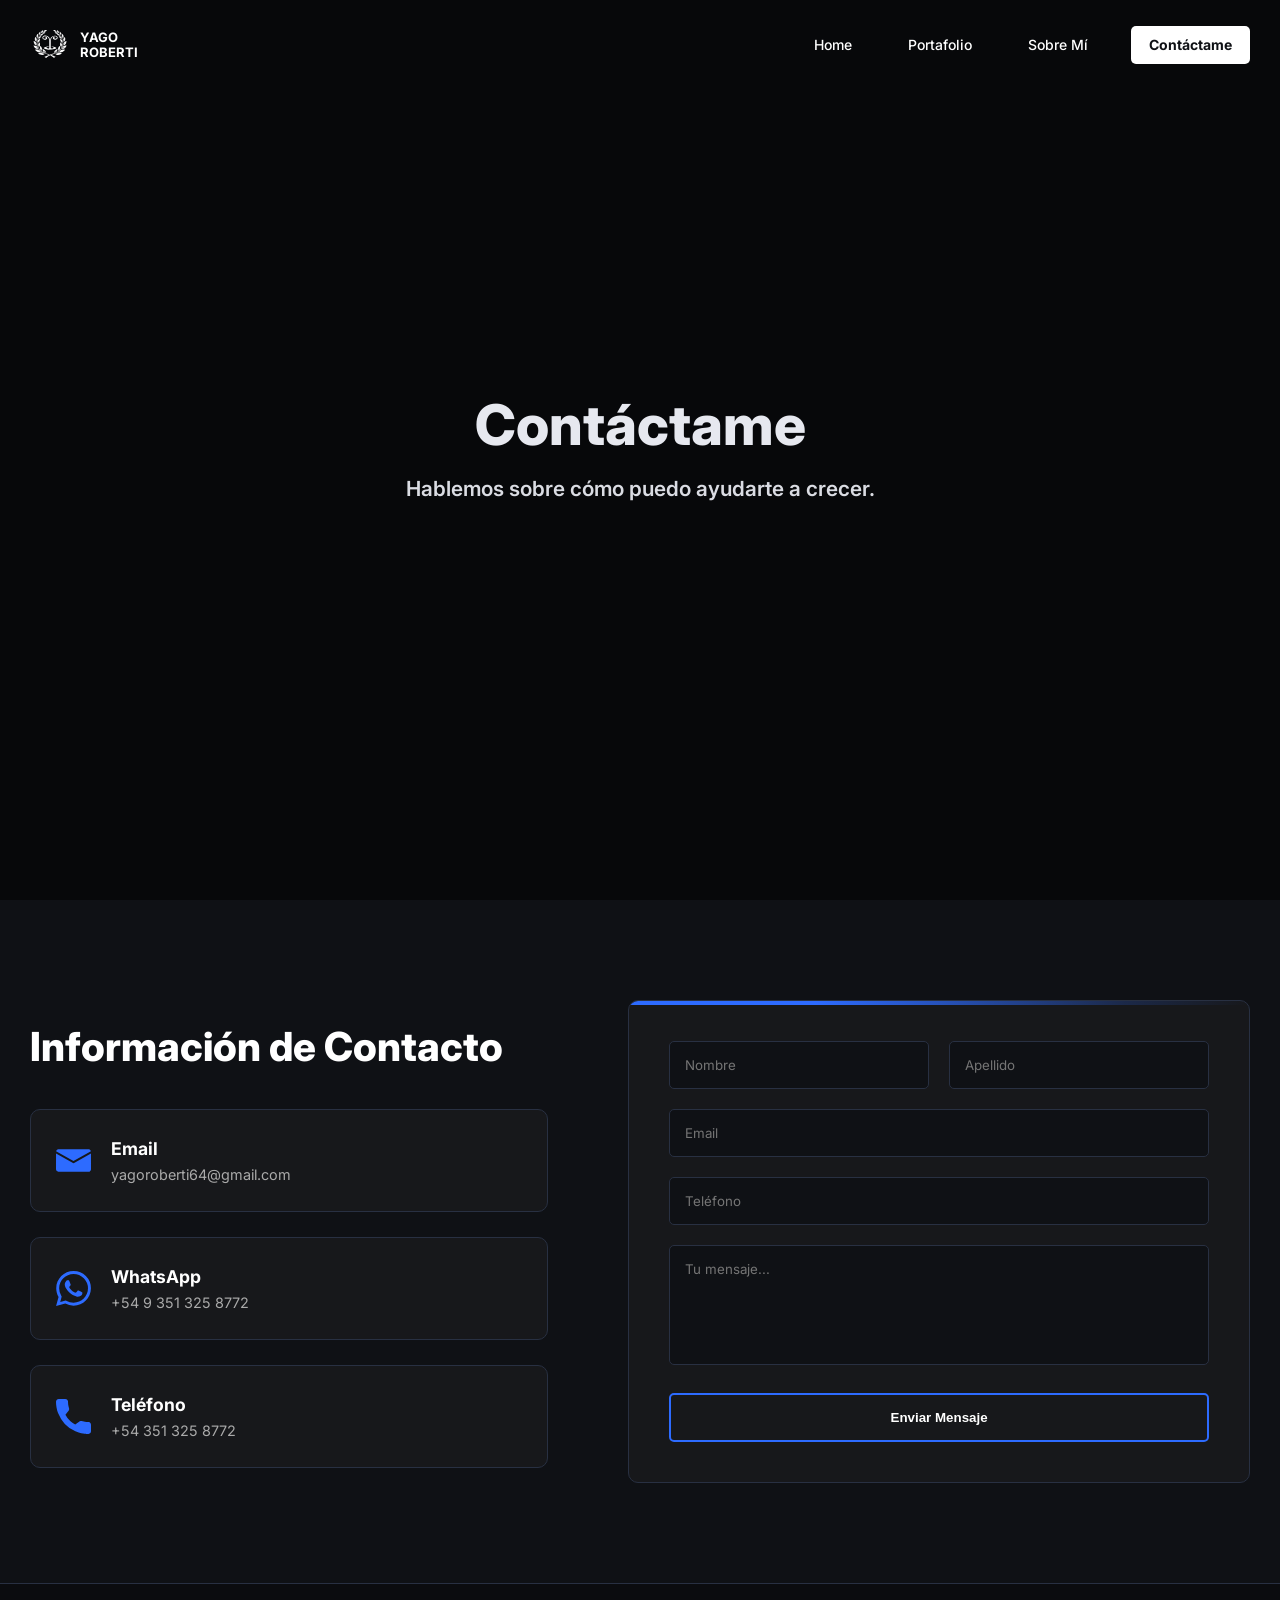
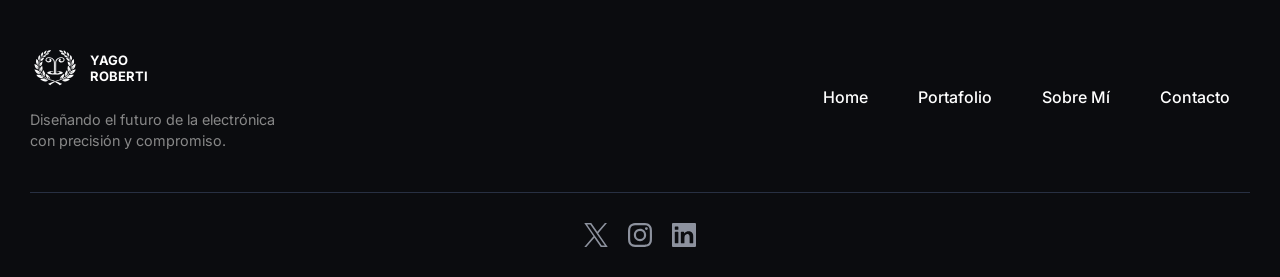
==== contacto.html @ 152c8025 "1V" ====
<!DOCTYPE html>
<html lang="es-AR">
<head>
    <meta charset="utf-8">
    <title>Yago Roberti - Contacto</title>
    <meta name="viewport" content="width=device-width, initial-scale=1">
    <meta name="description" content="Página de contacto de Yago Roberti - Diseñando el futuro de la electrónica con precisión y compromiso">
    
    <!-- Preconexión para fuentes de Google - Optimizado -->
    <link rel="preconnect" href="https://fonts.googleapis.com">
    <link rel="preconnect" href="https://fonts.gstatic.com" crossorigin>
    <link href="https://fonts.googleapis.com/css2?family=Inter:wght@300;400;500;600;700;800&display=swap" rel="stylesheet">
    
    <!-- Hoja de estilos local -->
    <link href="Diseño de pagina/diseño Contacto.css" rel="stylesheet">
    
    <!-- Favicon optimizado -->
    <link href="Imagenes/Logos Personales/Upsilon-32x32.png" rel="icon" type="image/x-icon">
</head>

<body>
<!---------------------------------------------------------------------------
  BARRA DE NAVEGACIÓN
--------------------------------------------------------------------------- -->
<nav class="navegacion" aria-label="Navegación principal">
    <div class="contenedor nav-contenedor">
        <a href="index.html" class="nav-brand">
            <img src="Imagenes/Logos Personales/Upsilon Original.svg" width="40" height="40" alt="Logo Yago Roberti" loading="eager">
            <div class="logo-texto">YAGO<br>ROBERTI</div>
        </a>
        
        <div class="menu-hamburguesa" id="menu-toggle" aria-label="Abrir menú de navegación">
            <span></span>
            <span></span>
            <span></span>
        </div>

        <div class="nav-menu" id="nav-menu" role="navigation" aria-label="Menú principal">
            <a href="index.html" class="nav-link" aria-current="page">Home</a>
            <a href="portafolio.html" class="nav-link">Portafolio</a>
            <a href="sobre mi.html" class="nav-link">Sobre Mí</a>
            <a href="contacto.html" class="boton-contacto-destacado">Contáctame</a>

            <div class="menu-socials" aria-label="Redes sociales">
                <a href="https://x.com/FosterCarton692" aria-label="Perfil en X (Twitter)" target="_blank" rel="noopener noreferrer">
                    <img src="Imagenes/Logos de redes sociales/X.svg" width="24" height="24" alt="Icono X" loading="lazy">
                </a>
                <a href="https://www.instagram.com/yago.roberti/" aria-label="Perfil en Instagram" target="_blank" rel="noopener noreferrer">
                    <img src="Imagenes/Logos de redes sociales/Instagram.svg" width="24" height="24" alt="Icono Instagram" loading="lazy">
                </a>
                <a href="https://www.linkedin.com/feed/" aria-label="Perfil en LinkedIn" target="_blank" rel="noopener noreferrer">
                    <img src="Imagenes/Logos de redes sociales/linkedin.svg" width="24" height="24" alt="Icono LinkedIn" loading="lazy">
                </a>
            </div>
        </div>
    </div>
</nav>

<!---------------------------------------------------------------------------
  SECCIÓN HERO - ENCABEZADO PRINCIPAL
--------------------------------------------------------------------------- -->
<section class="seccion-hero" aria-labelledby="hero-title">
    <div class="overlay-video" aria-hidden="true"></div>
    <div class="hero-contenido">
        <h1 id="hero-title" class="hero-titulo">Contáctame</h1>
        <p class="hero-subtitulo">Hablemos sobre cómo puedo ayudarte a crecer.</p>
    </div>
</section>

<!---------------------------------------------------------------------------
  SECCIÓN PRINCIPAL DE CONTACTO
--------------------------------------------------------------------------- -->
<section class="seccion-contacto" aria-labelledby="contacto-title">
    <div class="contenedor">
        <div class="grid-dos-columnas">
            
<!---------------------------------------------------------------------------
  INFORMACIÓN DE CONTACTO
--------------------------------------------------------------------------- -->
<div class="info-contacto">
    <h2 id="contacto-title" class="titulo-seccion">Información de Contacto</h2>
    <div class="datos-contacto">
        
        <!-- EMAIL - Cuadro completo cliqueable -->
        <a href="mailto:yagoroberti64@gmail.com" class="item-contacto" data-contact-item aria-label="Enviar correo a yagoroberti64@gmail.com">
            <img src="Imagenes/Iconos para la pagina/Carta-Contacto.svg" width="35" height="35" alt="Icono de correo electrónico" loading="lazy">
            <div class="texto-contacto">
                <span class="texto-contacto-grande">Email</span>
                <span class="texto-contacto-chico">yagoroberti64@gmail.com</span>
            </div>
        </a>
        
        <!-- WHATSAPP - Cuadro completo cliqueable -->
        <a href="https://wa.me/5493513258772" class="item-contacto" data-contact-item aria-label="Enviar mensaje por WhatsApp al +54 9 351 325 8772" target="_blank" rel="noopener noreferrer">
            <img src="Imagenes/Iconos para la pagina/Whatsapp-Contacto.svg" width="35" height="35" alt="Icono de WhatsApp" loading="lazy">
            <div class="texto-contacto">
                <span class="texto-contacto-grande">WhatsApp</span>
                <span class="texto-contacto-chico">+54 9 351 325 8772</span>
            </div>
        </a>
        
        <!-- TELÉFONO - Cuadro completo cliqueable -->
        <a href="tel:+543513258772" class="item-contacto" data-contact-item aria-label="Llamar al teléfono +54 351 325 8772">
            <img src="Imagenes/Iconos para la pagina/Telefono-Contacto.svg" width="35" height="35" alt="Icono de teléfono" loading="lazy">
            <div class="texto-contacto">
                <span class="texto-contacto-grande">Teléfono</span>
                <span class="texto-contacto-chico">+54 351 325 8772</span>
            </div>
        </a>
        
    </div>
</div>
            <!---------------------------------------------------------------------------
              FORMULARIO DE CONTACTO
            --------------------------------------------------------------------------- -->
            <div class="formulario-caja" data-form-box>
                <form id="mi-formulario" novalidate>
                    <div class="fila-doble">
                        <input type="text" name="Nombre" placeholder="Nombre" required aria-label="Nombre">
                        <input type="text" name="Apellido" placeholder="Apellido" required aria-label="Apellido">
                    </div>
                    <input type="email" name="Email" placeholder="Email" required aria-label="Correo electrónico">
                    <input type="tel" name="Telefono" placeholder="Teléfono" required aria-label="Número de teléfono">
                    <textarea name="Mensaje" placeholder="Tu mensaje..." required aria-label="Mensaje"></textarea>
                    <button type="submit" class="boton-enviar" id="btn-submit">Enviar Mensaje</button>
                    <div id="estado-formulario" role="alert" aria-live="polite"></div>
                </form>
            </div>
            
        </div>
    </div>
</section>

<!---------------------------------------------------------------------------
  PIE DE PÁGINA - FOOTER
--------------------------------------------------------------------------- -->
<footer class="pie-pagina" aria-label="Pie de página">
    <div class="contenedor">
        <div class="footer-top">
            <div class="footer-info">
                <div class="nav-brand">
                    <img src="Imagenes/Logos Personales/Upsilon Original.svg" width="50" height="50" alt="Logo Yago Roberti" loading="lazy">
                    <div class="logo-texto">YAGO<br>ROBERTI</div>
                </div>
                <div class="eslogan">
                    Diseñando el futuro de la electrónica con precisión y compromiso.
                </div>
            </div>

            <nav class="footer-nav" aria-label="Enlaces de pie de página">
                <a href="index.html" class="link-pie">Home</a>
                <a href="portafolio.html" class="link-pie">Portafolio</a>
                <a href="sobre mi.html" class="link-pie">Sobre Mí</a>
                <a href="contacto.html" class="link-pie">Contacto</a>
            </nav>
        </div>

        <div class="footer-divider" aria-hidden="true"></div>

        <div class="footer-bottom">
            <a href="https://x.com/FosterCarton692" aria-label="Perfil en X (Twitter)" target="_blank" rel="noopener noreferrer">
                <img src="Imagenes/Logos de redes sociales/X.svg" class="icono-red" width="24" height="24" alt="Icono X" loading="lazy">
            </a>
            <a href="https://www.instagram.com/yago.roberti/" aria-label="Perfil en Instagram" target="_blank" rel="noopener noreferrer">
                <img src="Imagenes/Logos de redes sociales/Instagram.svg" class="icono-red" width="24" height="24" alt="Icono Instagram" loading="lazy">
            </a>
            <a href="https://www.linkedin.com/feed/" aria-label="Perfil en LinkedIn" target="_blank" rel="noopener noreferrer">
                <img src="Imagenes/Logos de redes sociales/linkedin.svg" class="icono-red" width="24" height="24" alt="Icono LinkedIn" loading="lazy">
            </a>
        </div>
    </div>
</footer>

<!---------------------------------------------------------------------------
  SCRIPTS DE FUNCIONALIDAD - OPTIMIZADO
--------------------------------------------------------------------------- -->
<script>
// 1. Manejo del menú hamburguesa
const menuToggle = document.getElementById('menu-toggle');
const navMenu = document.getElementById('nav-menu');
if(menuToggle) {
    menuToggle.addEventListener('click', () => {
        navMenu.classList.toggle('activo');
        menuToggle.classList.toggle('abierto');
        document.body.classList.toggle('no-scroll');
    });
}

// 2. Cuadro de texto que crece automáticamente
const tx = document.querySelector('textarea[name="Mensaje"]');
if(tx) {
    tx.addEventListener('input', function() {
        this.style.height = 'auto';
        this.style.height = (this.scrollHeight) + 'px';
    });
}

// 3. Envío del formulario asíncrono
const form = document.getElementById('mi-formulario');
if(form) {
    form.addEventListener('submit', async (e) => {
        e.preventDefault();
        
        const btn = document.getElementById('btn-submit');
        const estado = document.getElementById('estado-formulario');
        
        if(!form.checkValidity()) {
            form.reportValidity();
            return;
        }
        
        estado.style.display = 'none';
        estado.textContent = '';
        btn.innerHTML = 'Enviando...';
        btn.classList.add('cargando');
        btn.disabled = true;
        
        const formData = new FormData(form);
        
        try {
            const response = await fetch('https://formspree.io/f/mrebnyaj', {
                method: 'POST',
                body: formData,
                headers: { 'Accept': 'application/json' }
            });
            
            const data = await response.json();
            
            if (response.ok && data.ok) {
                estado.innerHTML = '¡Mensaje enviado! Te responderé pronto.';
                estado.style.color = "#4CAF50";
                estado.style.display = "block";
                form.reset();
                
                if(tx) tx.style.height = 'auto';
            } else {
                throw new Error(data.error || 'Error en el servidor');
            }
        } catch (err) {
            estado.innerHTML = 'Error al enviar. Por favor, inténtalo de nuevo.';
            estado.style.color = "#ff4444";
            estado.style.display = "block";
        } finally {
            btn.classList.remove('cargando');
            btn.innerHTML = 'Enviar Mensaje';
            btn.disabled = false;
        }
    });
}

// 4. Detectar scroll para activar animaciones
if ('IntersectionObserver' in window) {
    const observer = new IntersectionObserver((entries) => {
        entries.forEach(entry => {
            if (entry.isIntersecting) {
                entry.target.classList.add('animar-linea');
            }
        });
    }, { threshold: 0.2 });
    
    const formBox = document.querySelector('[data-form-box]');
    if (formBox) observer.observe(formBox);
}
</script>
</body>
</html>
---- Diseño de pagina/diseño Contacto.css ----
/* =================================================================
   CONFIGURACIÓN BASE - Optimizada
   ================================================================= */
:root {
    --fuente-principal: 'Inter', sans-serif;
    --color-negro: #0f1115;
    --color-blanco: #fff;
    --color-gris-claro: #e6e8ef;
    --color-boton: #2d6bff;
    --ancho-maximo: 1260px;
}

* {
    box-sizing: border-box;
    margin: 0;
    padding: 0;
}

body {
    font-family: var(--fuente-principal);
    background: var(--color-negro);
    color: var(--color-gris-claro);
    line-height: 1.6;
    overflow-x: hidden;
}

img {
    max-width: 100%;
    border: 0;
    display: block;
    height: auto;
}

a {
    text-decoration: none;
    color: inherit;
    transition: color 0.3s ease;
}

.contenedor {
    width: 100%;
    max-width: var(--ancho-maximo);
    margin: 0 auto;
    padding: 0 20px;
}

/* =================================================================
   BARRA DE NAVEGACIÓN - Optimizada
   ================================================================= */
.navegacion {
    position: absolute;
    width: 100%;
    z-index: 1000;
    padding: 25px 0;
    background: transparent;
}

.nav-contenedor,
.nav-brand {
    display: flex;
    align-items: center;
}

.nav-contenedor {
    justify-content: space-between;
}

.nav-brand {
    gap: 10px;
    z-index: 2000;
}

.logo-texto {
    color: var(--color-blanco);
    font-weight: 700;
    line-height: 1.2;
    text-transform: uppercase;
    font-size: 13px;
}

.nav-menu {
    display: flex;
    align-items: center;
    gap: 30px;
}

.nav-link {
    color: var(--color-blanco);
    font-weight: 500;
    padding: 8px 12px;
    border: 1px solid transparent;
    border-radius: 5px;
    font-size: 14px;
}

.nav-link:hover {
    border-color: #fff;
    background: rgba(255, 255, 255, .1);
}

.boton-contacto-destacado {
    background: var(--color-blanco);
    color: var(--color-negro);
    padding: 8px 18px;
    border-radius: 5px;
    font-weight: 700;
    font-size: 14px;
}

.boton-contacto-destacado:hover {
    background: var(--color-gris-claro);
}

.menu-socials {
    display: none;
}

/* =================================================================
   MENÚ HAMBURGUESA
   ================================================================= */
.menu-hamburguesa {
    display: none;
    flex-direction: column;
    gap: 5px;
    cursor: pointer;
    z-index: 3000;
    padding: 5px;
    background: none;
    border: none;
    outline: none;
}

.menu-hamburguesa span {
    display: block;
    width: 25px;
    height: 2px;
    background: var(--color-blanco);
    transition: .3s ease;
}

.menu-hamburguesa.abierto span:nth-child(1) {
    transform: rotate(45deg) translate(5px,5px);
}

.menu-hamburguesa.abierto span:nth-child(2) {
    opacity: 0;
}

.menu-hamburguesa.abierto span:nth-child(3) {
    transform: rotate(-45deg) translate(5px,-5px);
}

/* =================================================================
   SECCIÓN HERO - Optimizada
   ================================================================= */
.seccion-hero {
    position: relative;
    height: 100vh;
    min-height: 600px;
    display: flex;
    align-items: center;
    justify-content: center;
    text-align: center;
}

.overlay-video {
    position: absolute;
    top: 0;
    left: 0;
    width: 100%;
    height: 100%;
    background: rgba(0, 0, 0, .5);
    z-index: 1;
}

.hero-contenido {
    position: relative;
    z-index: 2;
    max-width: 800px;
    padding: 20px;
}

.hero-titulo {
    font-size: clamp(2rem, 5vw, 3.5rem);
    font-weight: 800;
    margin-bottom: 15px;
    line-height: 1.1;
}

.hero-subtitulo {
    font-size: clamp(1rem, 2vw, 1.3rem);
    font-weight: 600;
    opacity: .95;
}

/* =================================================================
   SECCIÓN CONTACTO - Optimizada
   ================================================================= */
.seccion-contacto {
    padding: 100px 0;
    position: relative;
}

.grid-dos-columnas {
    display: grid;
    grid-template-columns: 1fr 1.2fr;
    gap: 80px;
    align-items: center;
}

.titulo-seccion {
    font-size: clamp(1.8rem, 4vw, 2.5rem);
    color: #fff;
    margin-bottom: 30px;
    font-weight: 800;
}

/* --- DATOS DE CONTACTO - Optimizado --- */
.datos-contacto {
    display: flex;
    flex-direction: column;
    gap: 25px;
}

.item-contacto {
    display: flex;
    align-items: center;
    gap: 20px;
    background: #17181b;
    padding: 25px;
    border-radius: 10px;
    border: 1px solid #283042;
    transition: all 0.3s ease;
    text-decoration: none;
}

.item-contacto img {
    width: 35px;
    height: 35px;
    transition: transform 0.3s ease;
}

.texto-contacto {
    display: flex;
    flex-direction: column;
}

.texto-contacto-grande {
    font-weight: 700;
    color: #fff;
    font-size: 1.1rem;
}

.texto-contacto-chico {
    color: #aaa;
    font-size: 0.9rem;
}

/* --- ANIMACIONES DE CONTACTO - Optimizadas --- */
.item-contacto:hover {
    border-color: var(--color-boton);
    transform: translateY(-2px);
}

.item-contacto:hover img {
    transform: scale(1.1);
}

/* --- FORMULARIO - Optimizado --- */
.formulario-caja {
    background: #17181b;
    padding: 40px;
    border-radius: 10px;
    border: 1px solid #283042;
    position: relative;
    overflow: hidden;
}

/* Línea superior con degradado */
.formulario-caja::before {
    content: '';
    position: absolute;
    top: 0;
    left: 0;
    width: 100%;
    height: 4px;
    background: linear-gradient(
        90deg,
        var(--color-boton) 0%,
        var(--color-boton) 30%,
        rgba(45, 107, 255, 0.7) 50%,
        rgba(45, 107, 255, 0.2) 80%,
        transparent 100%
    );
    transform: translateX(-100%);
    transition: transform 1.8s cubic-bezier(0.16, 1, 0.3, 1);
    z-index: 5;
}

/* Clase para activar la animación */
.formulario-caja.animar-linea::before {
    transform: translateX(0%);
}

.fila-doble {
    display: grid;
    grid-template-columns: 1fr 1fr;
    gap: 20px;
}

/* =================================================================
   FORMULARIO - Optimizado
   ================================================================= */
input,
textarea {
    width: 100%;
    padding: 15px;
    background: #0f1115;
    border: 1px solid #283042;
    color: #fff;
    border-radius: 5px;
    margin-bottom: 20px;
    font-family: inherit;
    transition: border-color 0.3s;
}

input:focus,
textarea:focus {
    outline: none;
    border-color: var(--color-boton);
}

textarea {
    resize: none;
    overflow-y: hidden;
    min-height: 120px;
}

/* --- BOTÓN DE ENVIAR - Optimizado --- */
.boton-enviar {
    background: transparent;
    color: #fff;
    border: 2px solid var(--color-boton);
    padding: 15px;
    width: 100%;
    cursor: pointer;
    font-weight: 700;
    border-radius: 5px;
    position: relative;
    overflow: hidden;
    z-index: 1;
    transition: border-color 0.3s;
}

.boton-enviar:hover {
    border-color: #4d8aff;
}

.boton-enviar::before {
    content: '';
    position: absolute;
    top: 0;
    left: 0;
    width: 0;
    height: 100%;
    background: var(--color-boton);
    z-index: -1;
    transition: width 2s ease-in-out;
}

.boton-enviar.cargando::before {
    width: 100%;
}

#estado-formulario {
    display: none;
    margin-top: 10px;
    text-align: center;
    font-weight: 600;
}

/* =================================================================
   PIE DE PÁGINA - Optimizado
   ================================================================= */
.pie-pagina {
    background: #0b0c0f;
    padding: 60px 0 30px;
    border-top: 1px solid #283042;
}

.footer-top {
    display: flex;
    justify-content: space-between;
    align-items: center;
    padding-bottom: 40px;
}

.footer-info {
    display: flex;
    flex-direction: column;
    gap: 15px;
}

.eslogan {
    color: #888;
    font-size: .9rem;
    max-width: 250px;
    line-height: 1.5;
}

.footer-nav {
    display: flex;
    gap: 50px;
    padding-right: 20px;
}

.link-pie {
    color: #fff;
    font-weight: 500;
    position: relative;
    padding: 5px 0;
}

.link-pie::after {
    content: '';
    position: absolute;
    width: 100%;
    height: 1px;
    bottom: 0;
    left: 0;
    background: #fff;
    transform: scaleX(0);
    transition: transform 0.3s;
}

.link-pie:hover::after {
    transform: scaleX(1);
}

.footer-divider {
    height: 1px;
    background: #283042;
    width: 100%;
    margin-bottom: 30px;
}

.footer-bottom {
    display: flex;
    justify-content: center;
    gap: 20px;
}

.icono-red {
    width: 24px;
    height: 24px;
    opacity: .8;
    transition: opacity 0.3s;
}

.icono-red:hover {
    opacity: 1;
}
/* =========================================
   SCROLLBAR
   ========================================= */

/* Custom Scrollbar */
::-webkit-scrollbar { width: 12px; }
::-webkit-scrollbar-track {
    background: #0F1115;
    border-left: 1px solid rgba(230, 232, 239, 0.04);
}
::-webkit-scrollbar-thumb {
    background: linear-gradient(
        to bottom,
        transparent 0%,
        rgba(45, 107, 255, 0.08) 5%,
        #17181B 5%,
        #17181B 95%,
        rgba(45, 107, 255, 0.08) 95%,
        transparent 100%
    );
    border: 3px solid #0F1115;
    border-radius: 0;
    box-shadow: inset 0 0 0 1px rgba(45, 107, 255, 0.12);
    transition: all 0.3s cubic-bezier(0.4, 0, 0.2, 1);
}
::-webkit-scrollbar-thumb:hover {
    background: linear-gradient(
        to bottom,
        transparent 0%,
        rgba(45, 107, 255, 0.2) 3%,
        rgba(23, 24, 27, 0.95) 3%,
        rgba(23, 24, 27, 0.95) 97%,
        rgba(45, 107, 255, 0.2) 97%,
        transparent 100%
    );
    box-shadow:
        inset 0 0 0 1px rgba(45, 107, 255, 0.35),
        0 0 6px rgba(45, 107, 255, 0.15);
}
::-webkit-scrollbar-thumb:active {
    background: linear-gradient(
        to bottom,
        transparent 0%,
        rgba(45, 107, 255, 0.35) 2%,
        rgba(23, 24, 27, 0.98) 2%,
        rgba(23, 24, 27, 0.98) 98%,
        rgba(45, 107, 255, 0.35) 98%,
        transparent 100%
    );
    box-shadow:
        inset 0 0 0 1px rgba(45, 107, 255, 0.5),
        0 0 10px rgba(45, 107, 255, 0.25);
}
* {
    scrollbar-width: thin;
    scrollbar-color: #17181B #0F1115;
}




/* =================================================================
   RESPONSIVE DESIGN - Optimizado
   ================================================================= */
body.no-scroll {
    overflow: hidden;
    height: 100vh;
}

@media (max-width: 992px) {
    .menu-hamburguesa {
        display: flex;
    }
    
    .nav-menu {
        position: fixed;
        top: 0;
        right: -100%;
        width: 100%;
        height: 100vh;
        background-color: #0f1115;
        display: flex;
        flex-direction: column;
        justify-content: center;
        align-items: center;
        transition: .4s ease;
        padding: 40px;
        z-index: 2500;
        overflow: hidden;
    }
    
    .nav-menu.activo {
        right: 0;
    }
    
    .nav-link {
        font-size: 1.5rem;
        margin-bottom: 25px;
        border: none;
        text-align: center;
        width: 100%;
        max-width: 200px;
    }
    
    .boton-contacto-destacado {
        width: 100%;
        max-width: 250px;
        text-align: center;
        padding: 15px;
        font-size: 1.2rem;
        margin-top: 10px;
    }
    
    .menu-socials {
        display: flex;
        gap: 30px;
        margin-top: 30px;
        justify-content: center;
        width: 100%;
    }
    
    .menu-socials img {
        width: 24px;
        opacity: 0.8;
        transition: 0.3s;
    }
    
    .grid-dos-columnas {
        grid-template-columns: 1fr;
        gap: 50px;
    }
    
    .formulario-caja {
        padding: 25px;
    }
    
    .seccion-hero {
        height: 80vh;
        min-height: 500px;
    }
    
    .hero-titulo {
        font-size: 2rem;
        padding: 0 15px;
    }
    
    .hero-subtitulo {
        font-size: 1rem;
        padding: 0 15px;
    }
    
    .footer-top,
    .footer-nav,
    .footer-info .nav-brand {
        flex-direction: column;
        text-align: center;
        gap: 30px;
        width: 100%;
        align-items: center;
        padding-right: 0;
    }
    
    .footer-info .nav-brand {
        justify-content: center;
        margin: 0 auto;
    }
    
    .eslogan {
        margin: 0 auto;
        text-align: center;
        max-width: 100%;
    }
    
    .fila-doble {
        grid-template-columns: 1fr;
        gap: 0;
    }
}

@media (max-width: 768px) {
    .seccion-contacto {
        padding: 70px 0;
    }
    
    .item-contacto {
        padding: 20px;
    }
    
    .formulario-caja {
        padding: 20px;
    }
}

@media (max-width: 480px) {
    .contenedor {
        padding: 0 15px;
    }
    
    .seccion-contacto {
        padding: 50px 0;
    }
    
    .titulo-seccion {
        font-size: 1.8rem;
        margin-bottom: 20px;
    }
    
    .datos-contacto {
        gap: 15px;
    }
}
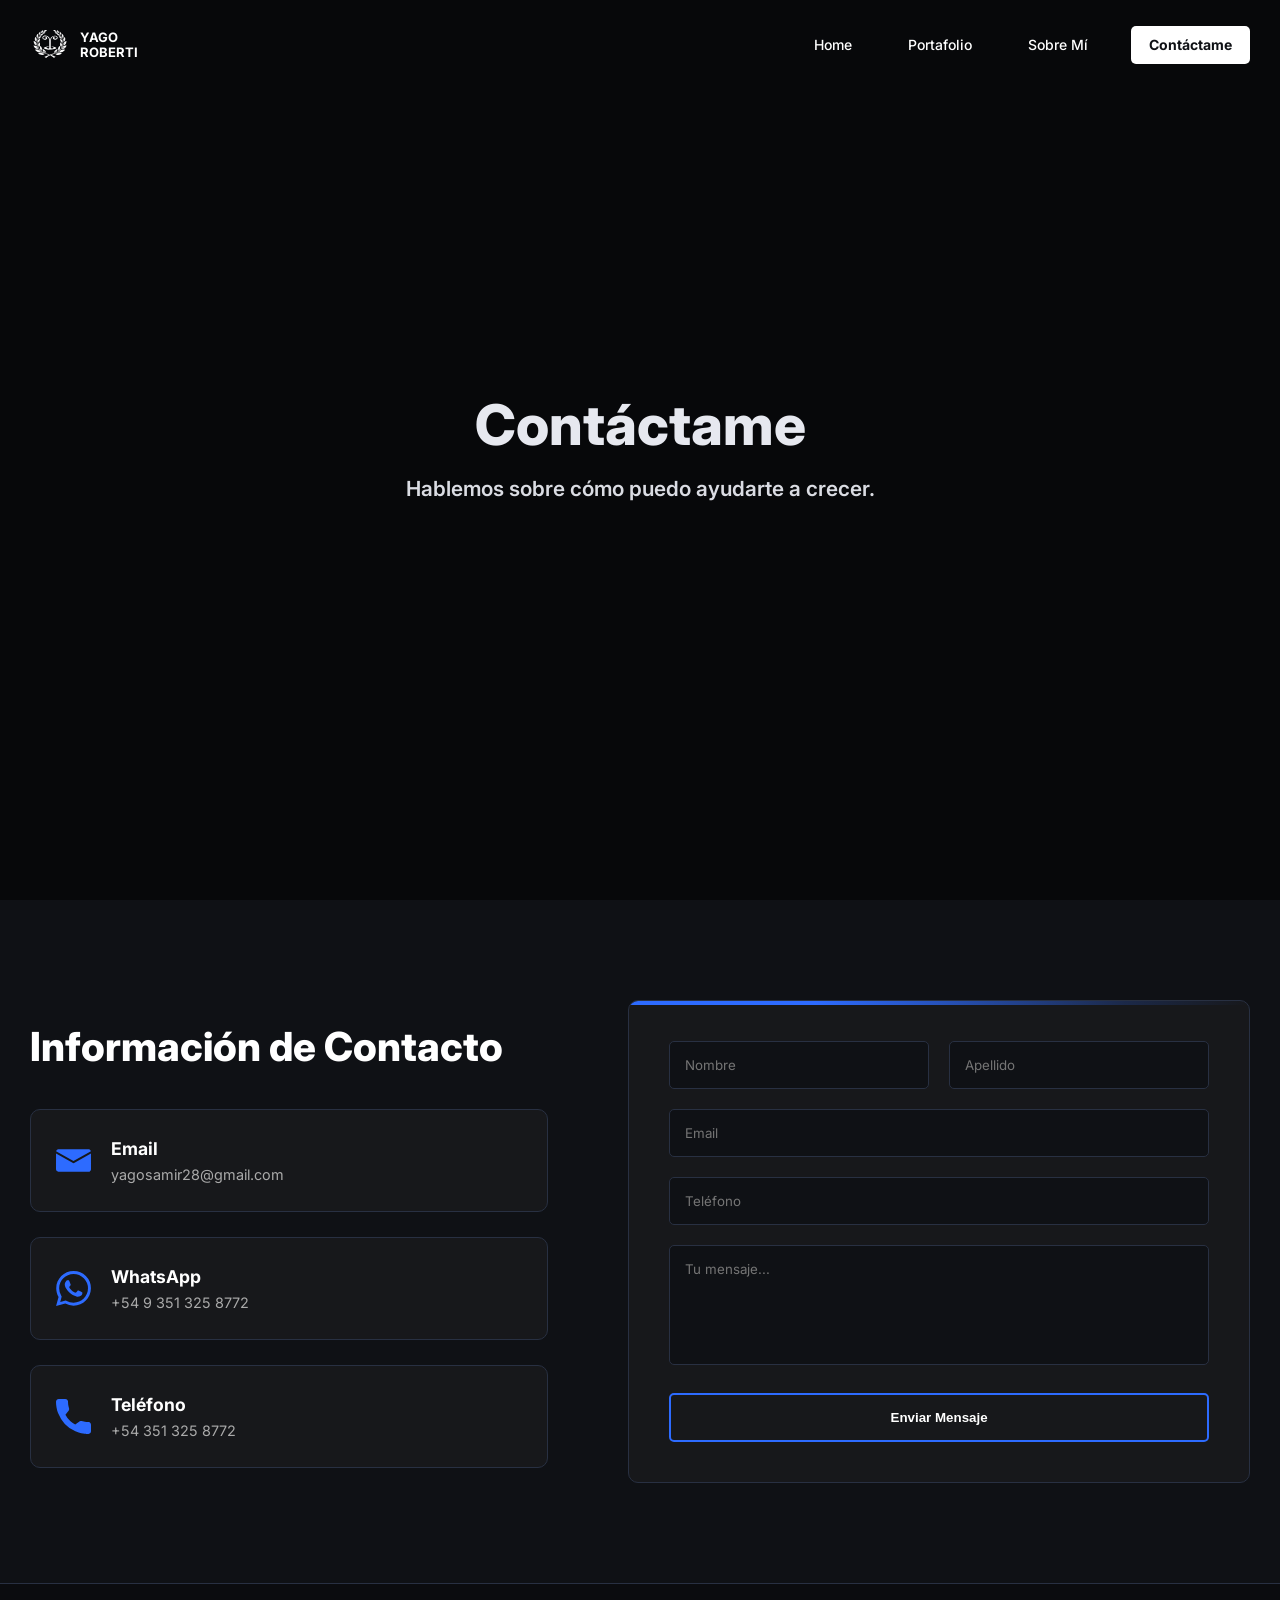
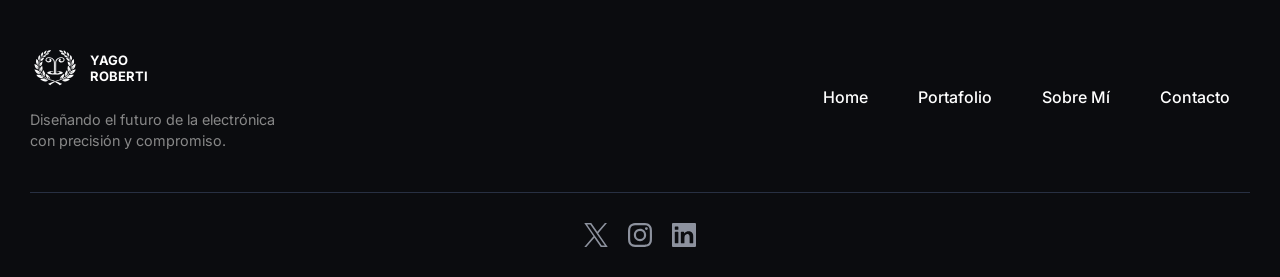
==== commit 30062245: "1.1V" ====
--- a/contacto.html
+++ b/contacto.html
@@ -82,11 +82,11 @@
     <div class="datos-contacto">
         
         <!-- EMAIL - Cuadro completo cliqueable -->
-        <a href="mailto:yagoroberti64@gmail.com" class="item-contacto" data-contact-item aria-label="Enviar correo a yagoroberti64@gmail.com">
+        <a href="mailto:yagosamir28@gmail.com" class="item-contacto" data-contact-item aria-label="Enviar correo a yagosamir28@gmail.com">
             <img src="Imagenes/Iconos para la pagina/Carta-Contacto.svg" width="35" height="35" alt="Icono de correo electrónico" loading="lazy">
             <div class="texto-contacto">
                 <span class="texto-contacto-grande">Email</span>
-                <span class="texto-contacto-chico">yagoroberti64@gmail.com</span>
+                <span class="texto-contacto-chico">yagosamir28@gmail.com</span>
             </div>
         </a>
         
@@ -218,7 +218,7 @@
         const formData = new FormData(form);
         
         try {
-            const response = await fetch('https://formspree.io/f/mrebnyaj', {
+            const response = await fetch('https://formspree.io/f/mreoqnqw', {
                 method: 'POST',
                 body: formData,
                 headers: { 'Accept': 'application/json' }
